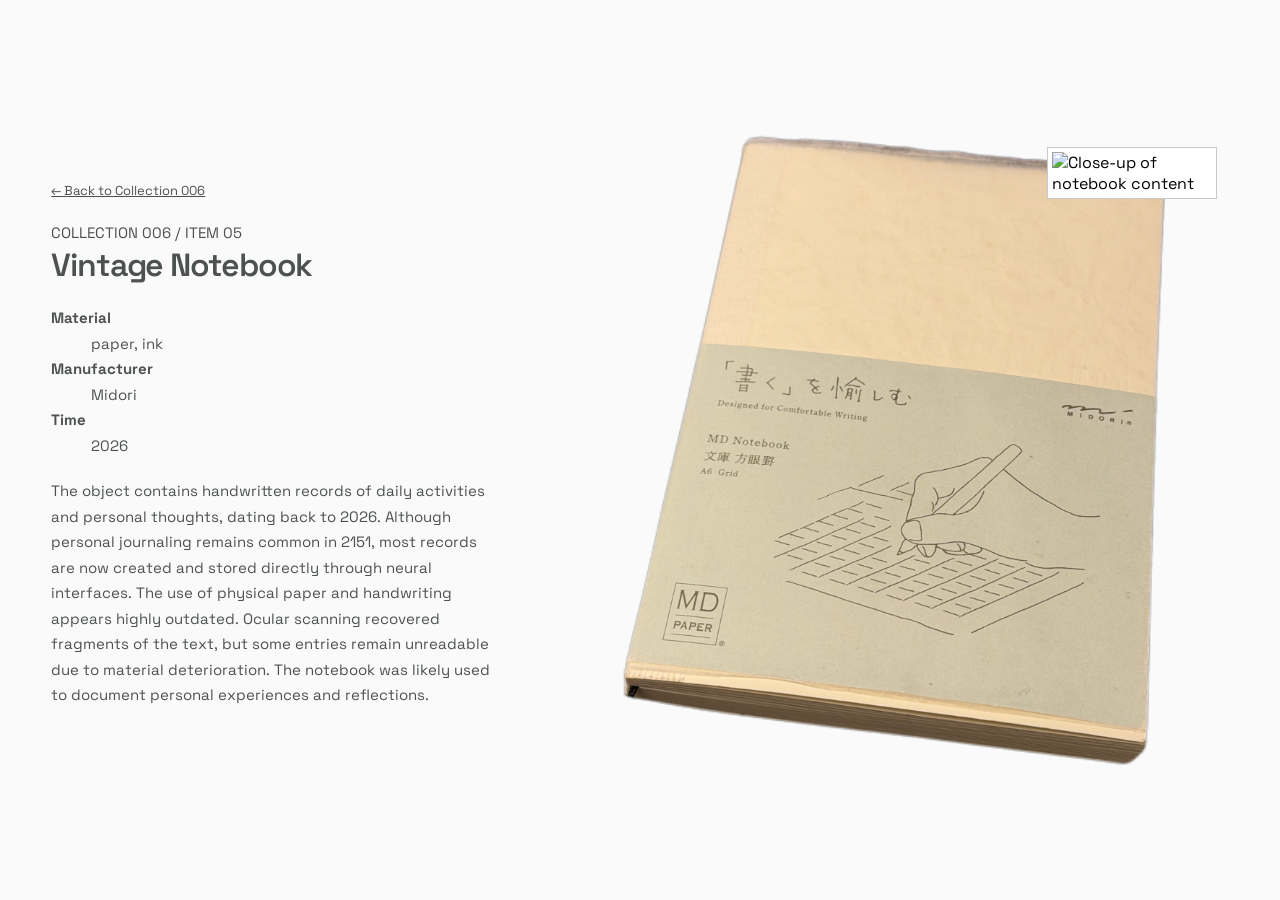
==== object-5.html @ 0198a364 "files uploaded" ====
<!DOCTYPE html>
<html lang="en">
<head>
  <meta charset="UTF-8">
  <meta name="viewport" content="width=device-width, initial-scale=1">
  <title>Item 05 | Ocular Archive</title>
  <link rel="stylesheet" href="style.css">
</head>
<body>
  <main class="archive">
    <div class="archive-header">
      <a class="archive-back" href="index.html">← Back to Collection 006</a>

      <p class="archive-intro">COLLECTION 006 / ITEM 05</p>
      <h1>Vintage Notebook</h1>

      <dl class="archive-intro">
        <dt>Material</dt>
        <dd>paper, ink</dd>

        <dt>Manufacturer</dt>
        <dd>Midori</dd>

        <dt>Time</dt>
        <dd>2026</dd>
      </dl>

      <p class="archive-intro">
        The object contains handwritten records of daily activities and personal thoughts, dating back to 2026. Although personal journaling remains common in 2151, most records are now created and stored directly through neural interfaces. The use of physical paper and handwriting appears highly outdated. Ocular scanning recovered fragments of the text, but some entries remain unreadable due to material deterioration. The notebook was likely used to document personal experiences and reflections.</p>
   
    </div>

    <div class="object-detail-photos">
        <img class="object-detail-image"
             src="images/object-5.png"
             alt="notebook">

        <img class="object-detail-closeup"
             src="images/notebook.PNG"
             alt="Close-up of notebook content">
      </div>
  </main>
</body>
</html>
---- style.css ----
@import url("https://fonts.googleapis.com/css2?family=Space+Grotesk:wght@400;500;600&display=swap");
  
body {
    margin: 0;
    min-height: 100vh;
    background: rgb(250, 250, 250);
    display: grid;
    place-items: center;
  }


  .suitcase {
    position: relative;
    width: min(90vw, 720px);
  }
  
  .suitcase-image {
    display: block;
    width: 100%;
  }
  
  .objects {
    position: absolute;
    inset: 22% 16%;
    display: grid;
    grid-template-columns: repeat(3, 1fr);
    grid-template-rows: repeat(2, minmax(0, 1fr));
    place-items: center;
  }
  
  .objects img {
    width: 75%;
    height: 85%;
    object-fit: contain;
    transition: transform 0.2s, filter 0.2s;
  }
  
  .objects img:hover {
    transform: scale(1.15);
    filter: brightness(1.2);
    z-index: 1;
  }

  .archive-header {
    margin-bottom: 24px;
    padding-bottom: 14px;
    color: #4d5251;
    border-bottom-color: #c9c9c9;
  }
  
  .archive-code {
    margin: 0 0 8px;
    color: #4d5251;
    font: 12px ui-monospace, monospace;
    letter-spacing: 0.14em;
  }
  
  .archive-header h1{
    margin: 0;   
    font-family: "Space Grotesk", system-ui, sans-serif;
    font-weight: 600;
    letter-spacing: -0.035em;
 
  }

  .archive-subtitle {
    margin: 12px 0 0;
    padding-left: 10px;
    border-left: 2px solid #c9c9c9;
    color: #4d5251;
    font: 500 13px/1.5 ui-monospace, monospace;
    letter-spacing: 0.1em;
    text-transform: uppercase;
  }

  .archive-header h1 span {
    color: #4d5251;
    font-family: ui-monospace, monospace;
    font-size: 0.65em;
  }
  
  .object {
    position: relative;
    margin: 0;
    width: 75%;
    height: 85%;
  }
  
  .objects .object img {
    display: block;
    width: 100%;
    height: 100%;
    object-fit: contain;
    transition: transform 0.2s, filter 0.2s;
  }
  
  .object-label {
    display: none;
    position: absolute;
    top: 50%;
    left: 100%;
    transform: translateY(-50%);
    width: max-content;
    max-width: 130px;
    padding: 8px 12px;
    /* border: 1px solid #4d5251; */
    background: #e4e0e0;
    color: #4d5251;
    font: 12px/1.5 ui-monospace, monospace;
    border-radius: 5px;
  }
  
  .object-code {
    color: #4d5251;
    font-size: 10px;
    letter-spacing: 0.12em;
  }
  
  /* In a three-column grid, items 3 and 6 open to the left. */
  .object:nth-child(3n) .object-label {
    left: auto;
    right: 100%;
  }
  
  .object:hover,
  .object:focus-visible {
    z-index: 2;
  }
  
  .object:focus-visible {
    outline: 1px solid #4d5251;
    outline-offset: 3px;
  }
  
  .object:hover img,
  .object:focus-visible img {
    transform: scale(1.15);
    filter: brightness(1.2);
  }
  
  .object:hover .object-label,
  .object:focus-visible .object-label {
    display: grid;
  }

  .archive {
    width: min(92vw, 1280px);
    display: grid;
    grid-template-columns: minmax(0, 2fr) minmax(0, 3fr);
    align-items: center;
    gap: clamp(24px, 5vw, 72px);
  }
  
  .archive-header {
    margin-bottom: 0;
  }
  
  .archive-intro {
    max-width: 46ch;
    margin: 20px 0 0;
    font: 15px/1.7 ui-monospace, monospace;
  }
  
  .archive .suitcase {
    width: 100%;
  }
  
  @media (max-width: 760px) {
    .archive {
      grid-template-columns: 1fr;
      padding-block: 32px;
    }
  }

  .object-link {
    display: block;
    width: 100%;
    height: 100%;
  }
  
  .object:focus-within {
    z-index: 2;
  }
  
  .object:focus-within .object-label {
    display: grid;
  }
  
  .object-link:focus-visible {
    outline: 1px solid #4d5251;
    outline-offset: 3px;
  }
  
  .object-link:focus-visible img {
    transform: scale(1.15);
    filter: brightness(1.2);
  }
  
  .object-detail-image {
    display: block;
    width: 100%;
    max-height: 70vh;
    object-fit: contain;
  }
  
  .archive-back {
    color: #4d5251;
    font: 13px ui-monospace, monospace;
  }

  .object-detail-photos {
    position: relative;
  }
  
  .object-detail-closeup {
    position: absolute;
    top: 12px;
    right: 12px;
    width: 28%;
    max-width: 160px;
    height: auto;
    padding: 4px;
    border: 1px solid #c9c9c9;
    background: #fff;
  }

  .map-detail-closeup{
    position: absolute;
    bottom: -100px;
    right: -12px;
    width: 40%;
    max-width: 300px;
    height: auto;
    padding: 4px;
    border: 1px solid #c9c9c9;
    background: #fff;
  }

  dt{
    font-weight: bold;
  }

  .sensecloud-ad {
    box-sizing: border-box;
    width: min(5000px, 90vw);
    padding: 28px;
    border: 1px solid #c9c9c9;
    border-top: 4px solid #4d5251;
    background: #fafafa;
    color: #4d5251;
    font: 14px/1.6 ui-monospace, monospace;
  }
  
  .sensecloud-ad::backdrop {
    background: rgb(77 82 81 / 40%);
  }
  
  .sensecloud-ad h2 {
    margin: 12px 0;
    font: 500 clamp(26px, 6vw, 40px)/1.1 system-ui, sans-serif;
  }
  
  .sensecloud-brand {
    margin: 0 0 12px;
    font-size: 11px;
    letter-spacing: 0.12em;
    text-transform: uppercase;
  }
  
  .sensecloud-ad button {
    padding: 6px 10px;
    border: 1px solid #4d5251;
    background: transparent;
    color: inherit;
    font: inherit;
    cursor: pointer;
  }

  body {
    cursor: url("images/eye-cursor.png") 16 16, auto;
  }
  
  a,
  button {
    cursor: url("images/eye-cursor.png") 16 16, pointer;
  }

  body,
.archive-header h1,
.archive-header h1 span,
.archive-code,
.archive-subtitle,
.archive-intro,
.archive-back,
.object-label,
.sensecloud-ad,
.sensecloud-ad h2 {
  font-family: "Space Grotesk", system-ui, sans-serif;
}

.archive-header h1 {
  font-weight: 600;
}

.archive-intro {
  font-weight: 400;
}

.archive-subtitle,
.archive-header h1 span,
.object-code {
  font-weight: 500;
}
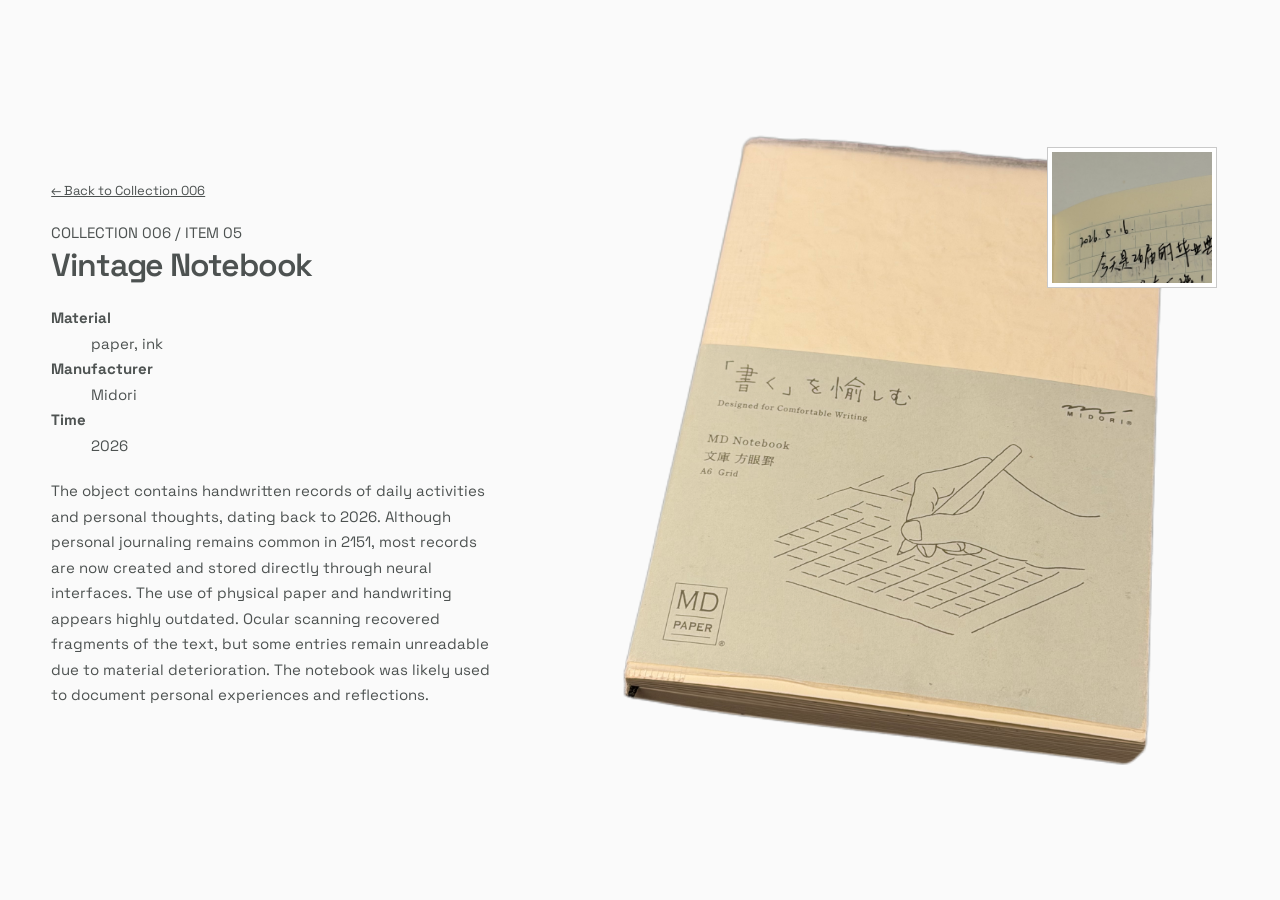
==== commit ee2bfddf: "image bug" ====
--- a/object-5.html
+++ b/object-5.html
@@ -36,7 +36,7 @@
              alt="notebook">
 
         <img class="object-detail-closeup"
-             src="images/notebook.PNG"
+             src="images/notebook.png"
              alt="Close-up of notebook content">
       </div>
   </main>
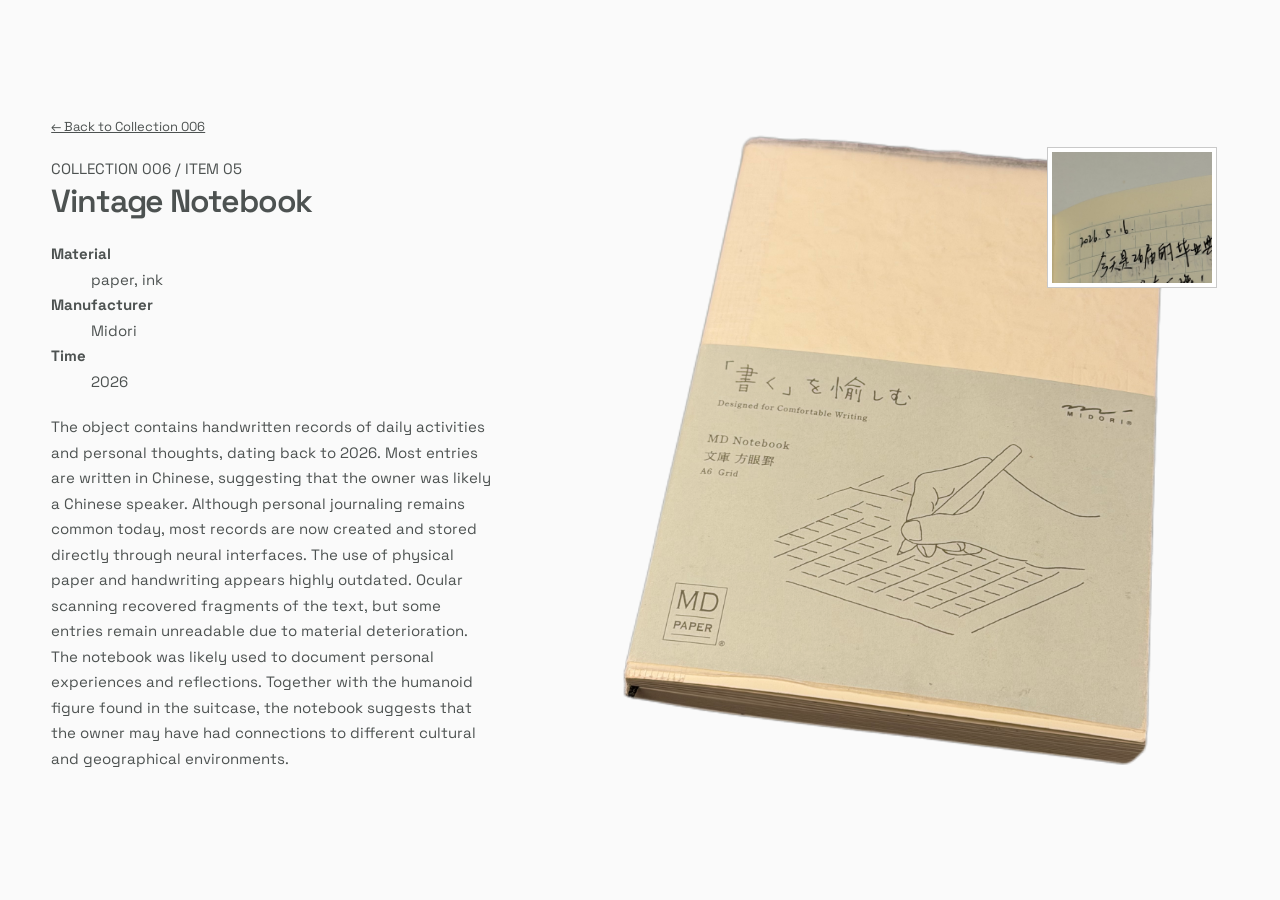
==== commit 86170eb3: "some text adjustment" ====
--- a/object-5.html
+++ b/object-5.html
@@ -26,7 +26,7 @@
       </dl>
 
       <p class="archive-intro">
-        The object contains handwritten records of daily activities and personal thoughts, dating back to 2026. Although personal journaling remains common in 2151, most records are now created and stored directly through neural interfaces. The use of physical paper and handwriting appears highly outdated. Ocular scanning recovered fragments of the text, but some entries remain unreadable due to material deterioration. The notebook was likely used to document personal experiences and reflections.</p>
+        The object contains handwritten records of daily activities and personal thoughts, dating back to 2026. Most entries are written in Chinese, suggesting that the owner was likely a Chinese speaker. Although personal journaling remains common today, most records are now created and stored directly through neural interfaces. The use of physical paper and handwriting appears highly outdated. Ocular scanning recovered fragments of the text, but some entries remain unreadable due to material deterioration. The notebook was likely used to document personal experiences and reflections. Together with the humanoid figure found in the suitcase, the notebook suggests that the owner may have had connections to different cultural and geographical environments.</p>
    
     </div>
 
--- a/style.css
+++ b/style.css
@@ -310,4 +310,23 @@
 .archive-header h1 span,
 .object-code {
   font-weight: 500;
+}
+
+.archive-discovery {
+  width: 160px;
+  max-width: 100%;
+  margin: 24px 0 0;
+}
+
+.archive-discovery img {
+  display: block;
+  width: 100%;
+  height: auto;
+}
+
+.archive-discovery figcaption {
+  margin-top: 6px;
+  color: #4d5251;
+  font-size: 10px;
+  letter-spacing: 0.1em;
 }
